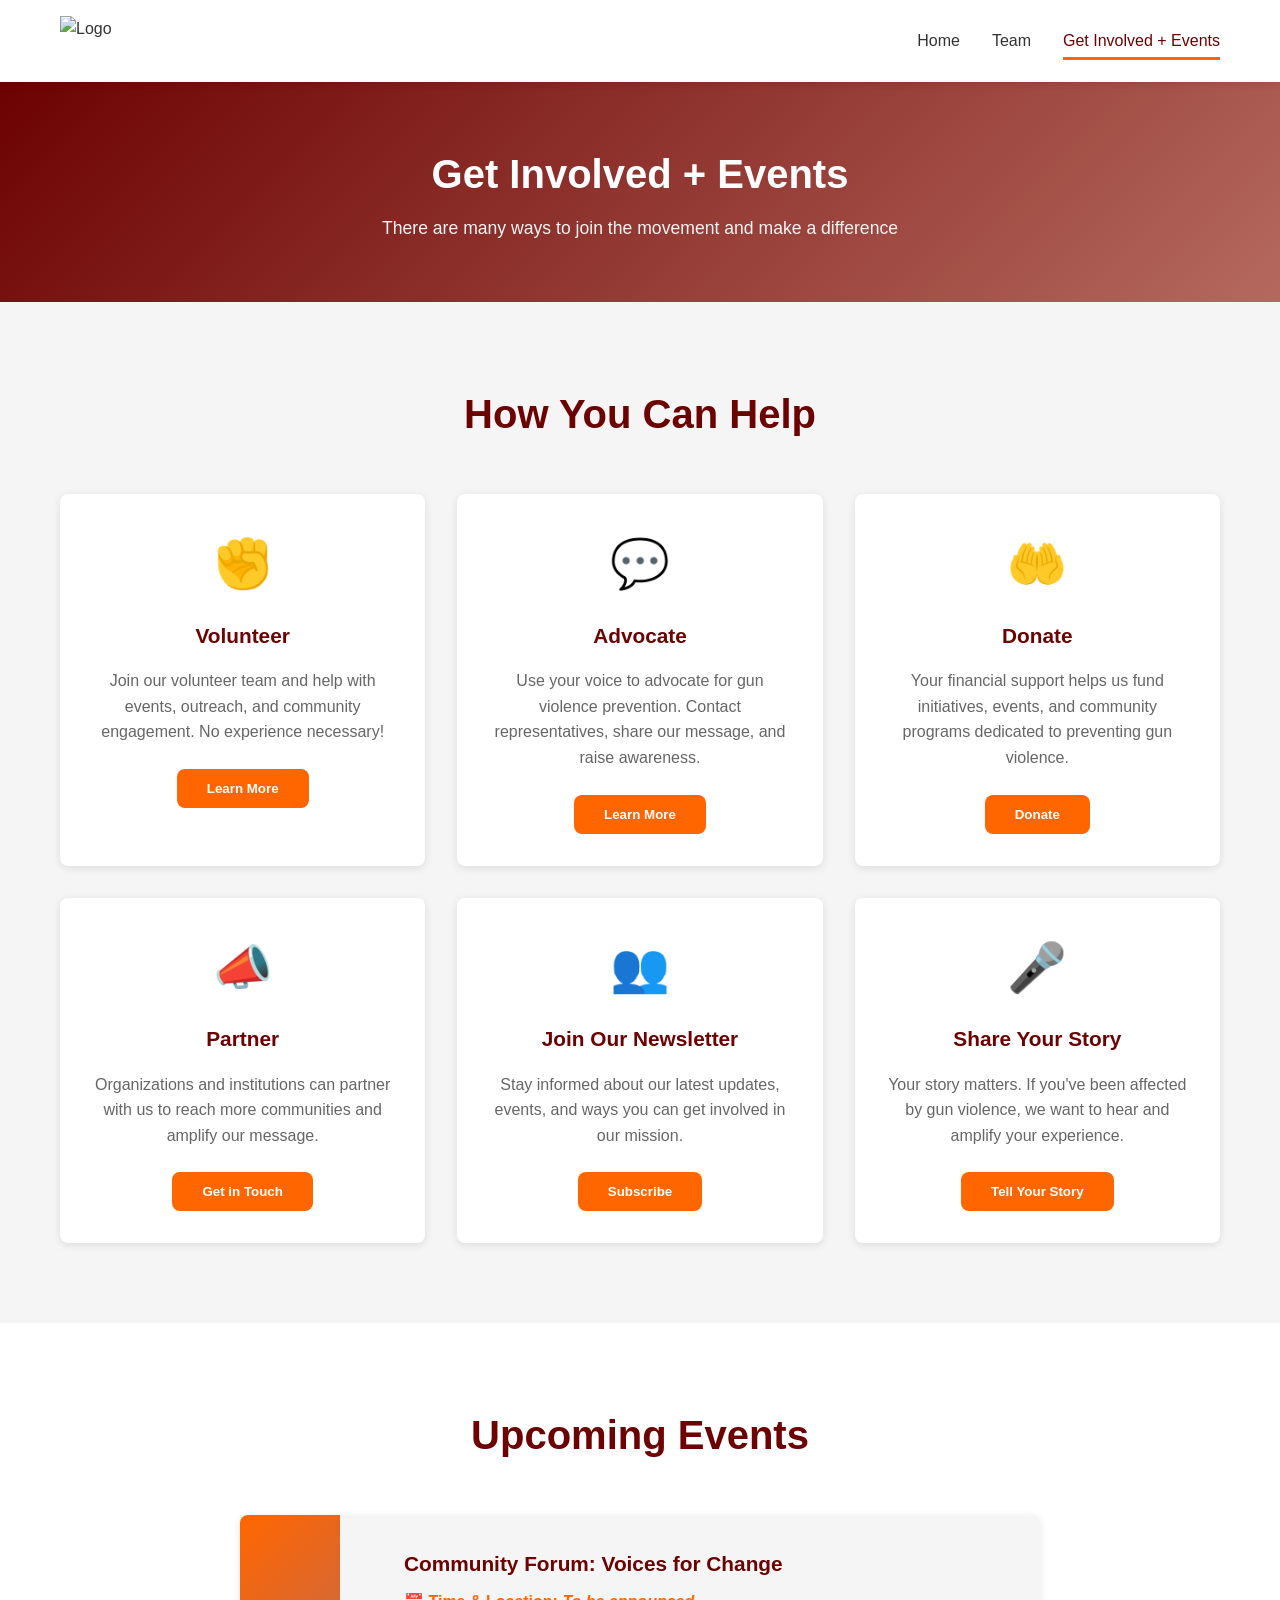
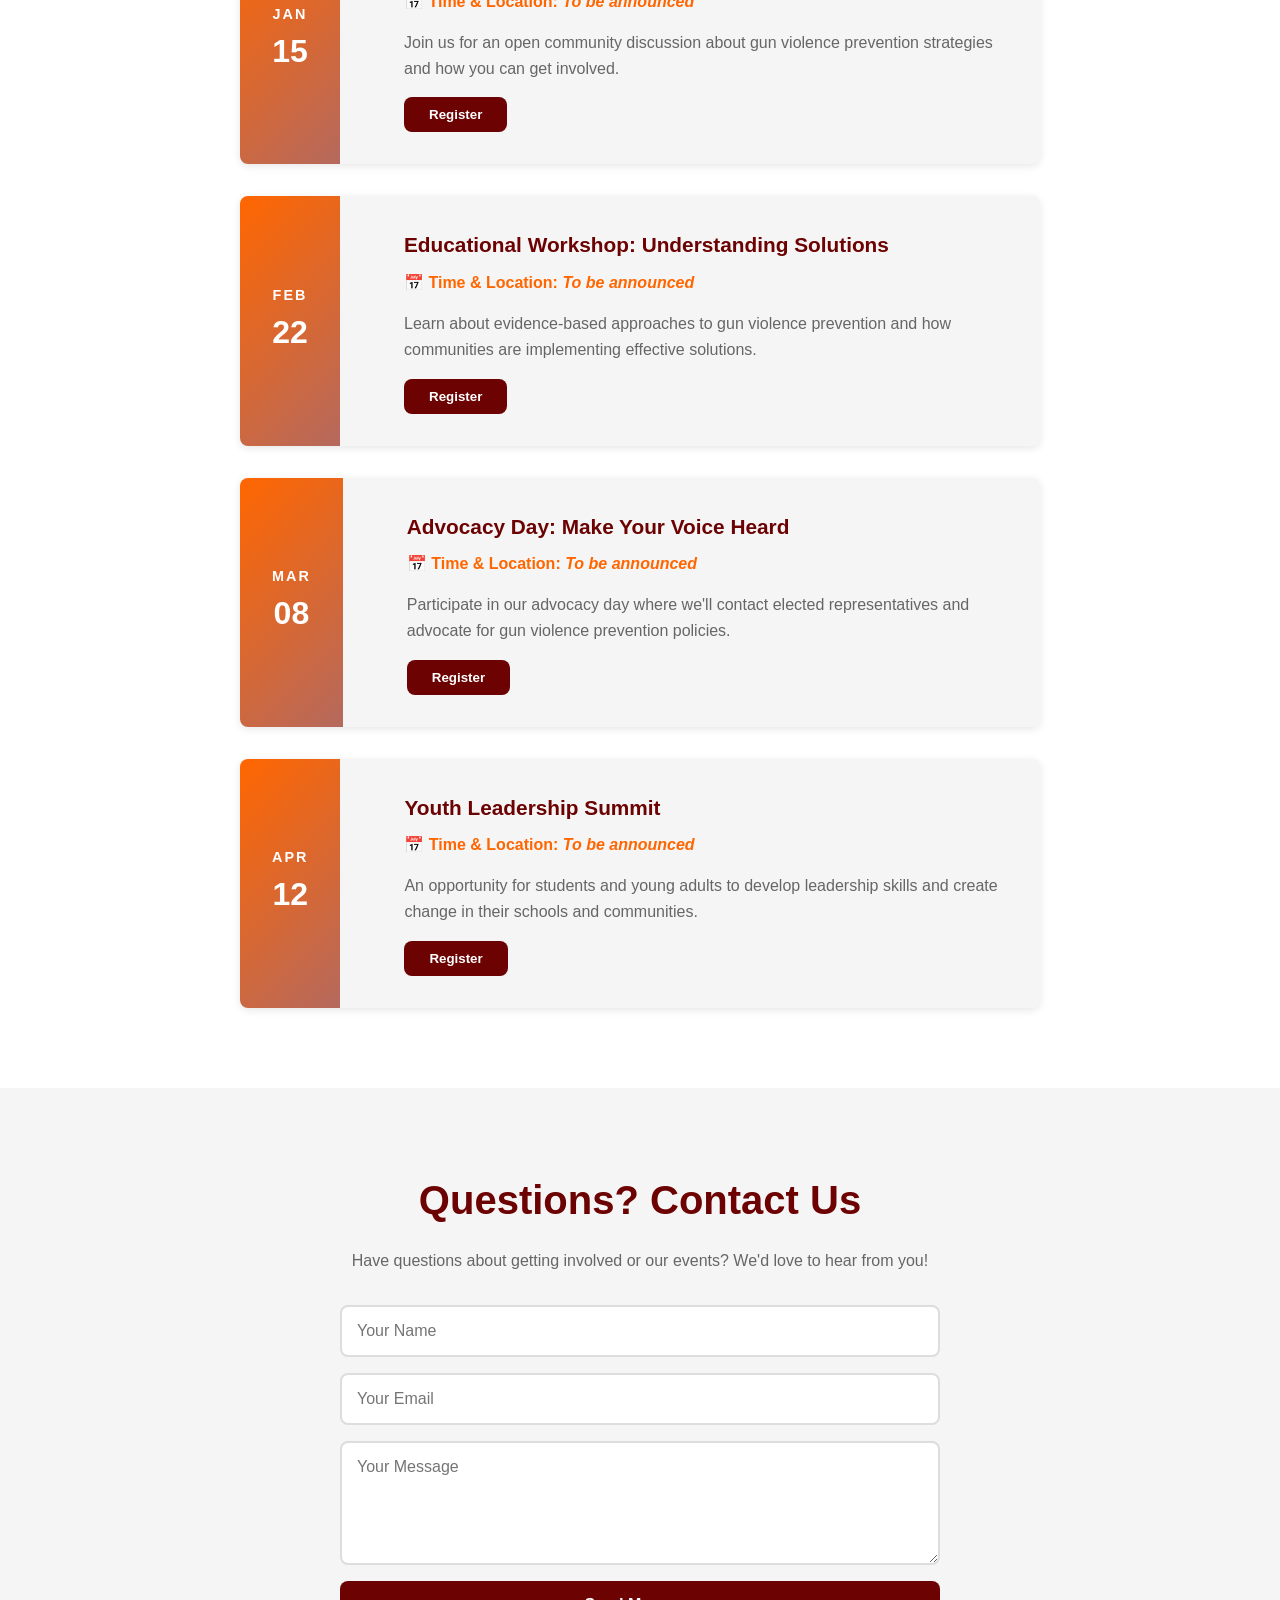
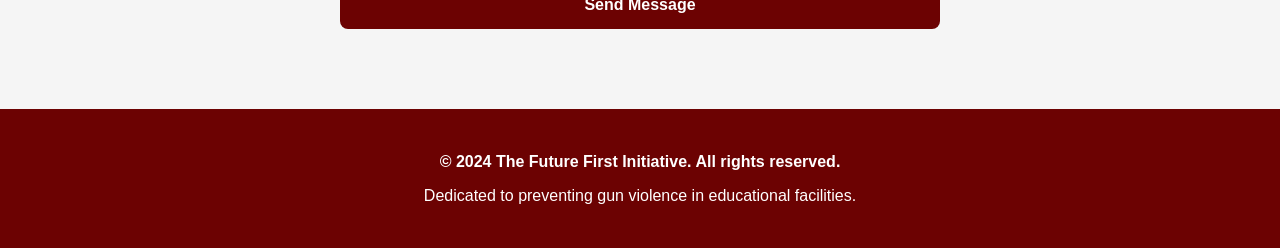
==== get-involved.html @ d3f7ec24 "Add website: Home, Team, and Get Involved pages with responsive design" ====
<!DOCTYPE html>
<html lang="en">
<head>
    <meta charset="UTF-8">
    <meta name="viewport" content="width=device-width, initial-scale=1.0">
    <title>Get Involved + Events - The Future First Initiative</title>
    <link rel="stylesheet" href="styles.css">
</head>
<body>
    <nav class="navbar">
        <div class="nav-container">
            <div class="logo-area">
                <img src="assets/logo.png" alt="Logo" class="logo" id="navbar-logo">
                <span class="organization-name">The Future First Initiative</span>
            </div>
            <ul class="nav-menu">
                <li><a href="index.html" class="nav-link">Home</a></li>
                <li><a href="team.html" class="nav-link">Team</a></li>
                <li><a href="get-involved.html" class="nav-link active">Get Involved + Events</a></li>
            </ul>
            <div class="hamburger" id="hamburger">
                <span></span>
                <span></span>
                <span></span>
            </div>
        </div>
    </nav>

    <header class="page-header">
        <div class="header-content">
            <h1>Get Involved + Events</h1>
            <p>There are many ways to join the movement and make a difference</p>
        </div>
    </header>

    <section class="get-involved-options">
        <div class="container">
            <h2>How You Can Help</h2>
            <div class="options-grid">
                <div class="option-card">
                    <div class="option-icon">✊</div>
                    <h3>Volunteer</h3>
                    <p>Join our volunteer team and help with events, outreach, and community engagement. No experience necessary!</p>
                    <button class="option-button" onclick="alert('Contact us for volunteering opportunities!')">Learn More</button>
                </div>
                <div class="option-card">
                    <div class="option-icon">💬</div>
                    <h3>Advocate</h3>
                    <p>Use your voice to advocate for gun violence prevention. Contact representatives, share our message, and raise awareness.</p>
                    <button class="option-button" onclick="alert('We will provide advocacy toolkits and resources!')">Learn More</button>
                </div>
                <div class="option-card">
                    <div class="option-icon">🤲</div>
                    <h3>Donate</h3>
                    <p>Your financial support helps us fund initiatives, events, and community programs dedicated to preventing gun violence.</p>
                    <button class="option-button" onclick="alert('Donation options coming soon!')">Donate</button>
                </div>
                <div class="option-card">
                    <div class="option-icon">📣</div>
                    <h3>Partner</h3>
                    <p>Organizations and institutions can partner with us to reach more communities and amplify our message.</p>
                    <button class="option-button" onclick="alert('Contact us about partnership opportunities!')">Get in Touch</button>
                </div>
                <div class="option-card">
                    <div class="option-icon">👥</div>
                    <h3>Join Our Newsletter</h3>
                    <p>Stay informed about our latest updates, events, and ways you can get involved in our mission.</p>
                    <button class="option-button" onclick="alert('Newsletter signup coming soon!')">Subscribe</button>
                </div>
                <div class="option-card">
                    <div class="option-icon">🎤</div>
                    <h3>Share Your Story</h3>
                    <p>Your story matters. If you've been affected by gun violence, we want to hear and amplify your experience.</p>
                    <button class="option-button" onclick="alert('Share your story with us!')">Tell Your Story</button>
                </div>
            </div>
        </div>
    </section>

    <section class="events-section">
        <div class="container">
            <h2>Upcoming Events</h2>
            <div class="events-list">
                <div class="event-card">
                    <div class="event-date">
                        <span class="month">JAN</span>
                        <span class="day">15</span>
                    </div>
                    <div class="event-details">
                        <h3>Community Forum: Voices for Change</h3>
                        <p class="event-time">📅 Time & Location: <em>To be announced</em></p>
                        <p class="event-description">Join us for an open community discussion about gun violence prevention strategies and how you can get involved.</p>
                        <button class="event-button" onclick="alert('Registration details coming soon!')">Register</button>
                    </div>
                </div>

                <div class="event-card">
                    <div class="event-date">
                        <span class="month">FEB</span>
                        <span class="day">22</span>
                    </div>
                    <div class="event-details">
                        <h3>Educational Workshop: Understanding Solutions</h3>
                        <p class="event-time">📅 Time & Location: <em>To be announced</em></p>
                        <p class="event-description">Learn about evidence-based approaches to gun violence prevention and how communities are implementing effective solutions.</p>
                        <button class="event-button" onclick="alert('Registration details coming soon!')">Register</button>
                    </div>
                </div>

                <div class="event-card">
                    <div class="event-date">
                        <span class="month">MAR</span>
                        <span class="day">08</span>
                    </div>
                    <div class="event-details">
                        <h3>Advocacy Day: Make Your Voice Heard</h3>
                        <p class="event-time">📅 Time & Location: <em>To be announced</em></p>
                        <p class="event-description">Participate in our advocacy day where we'll contact elected representatives and advocate for gun violence prevention policies.</p>
                        <button class="event-button" onclick="alert('Registration details coming soon!')">Register</button>
                    </div>
                </div>

                <div class="event-card">
                    <div class="event-date">
                        <span class="month">APR</span>
                        <span class="day">12</span>
                    </div>
                    <div class="event-details">
                        <h3>Youth Leadership Summit</h3>
                        <p class="event-time">📅 Time & Location: <em>To be announced</em></p>
                        <p class="event-description">An opportunity for students and young adults to develop leadership skills and create change in their schools and communities.</p>
                        <button class="event-button" onclick="alert('Registration details coming soon!')">Register</button>
                    </div>
                </div>
            </div>
        </div>
    </section>

    <section class="contact-section">
        <div class="container">
            <h2>Questions? Contact Us</h2>
            <p>Have questions about getting involved or our events? We'd love to hear from you!</p>
            <form class="contact-form" onsubmit="handleSubmit(event)">
                <input type="text" placeholder="Your Name" required>
                <input type="email" placeholder="Your Email" required>
                <textarea placeholder="Your Message" rows="5" required></textarea>
                <button type="submit" class="submit-button">Send Message</button>
            </form>
        </div>
    </section>

    <footer>
        <div class="container">
            <p>&copy; 2024 The Future First Initiative. All rights reserved.</p>
            <p>Dedicated to preventing gun violence in educational facilities.</p>
        </div>
    </footer>

    <script src="script.js"></script>
</body>
</html>
---- styles.css ----
/* ===== CSS VARIABLES AND RESET ===== */
:root {
    --primary-color: #6c0202;
    --secondary-color: #ff6600;
    --tertiary-color: #b5695e;
    --dark-bg: #1a1a1a;
    --light-bg: #f5f5f5;
    --text-dark: #333;
    --text-light: #666;
    --white: #ffffff;
    --border-radius: 8px;
    --shadow: 0 2px 8px rgba(0, 0, 0, 0.1);
    --transition: all 0.3s ease;
}

* {
    margin: 0;
    padding: 0;
    box-sizing: border-box;
}

html {
    scroll-behavior: smooth;
}

body {
    font-family: 'Segoe UI', Tahoma, Geneva, Verdana, sans-serif;
    color: var(--text-dark);
    line-height: 1.6;
    background-color: var(--white);
}

/* ===== CONTAINER ===== */
.container {
    max-width: 1200px;
    margin: 0 auto;
    padding: 0 20px;
}

/* ===== NAVIGATION ===== */
.navbar {
    background-color: var(--white);
    box-shadow: var(--shadow);
    position: sticky;
    top: 0;
    z-index: 100;
}

.nav-container {
    display: flex;
    justify-content: space-between;
    align-items: center;
    padding: 1rem 20px;
    max-width: 1200px;
    margin: 0 auto;
}

.logo-area {
    display: flex;
    align-items: center;
    gap: 10px;
}

.logo {
    height: 50px;
    width: auto;
}

.organization-name {
    font-weight: bold;
    color: var(--primary-color);
    font-size: 1.1rem;
    display: none;
}

.nav-menu {
    display: flex;
    list-style: none;
    gap: 2rem;
}

.nav-link {
    text-decoration: none;
    color: var(--text-dark);
    font-weight: 500;
    transition: var(--transition);
    padding: 0.5rem 0;
    border-bottom: 3px solid transparent;
}

.nav-link:hover,
.nav-link.active {
    color: var(--primary-color);
    border-bottom-color: var(--secondary-color);
}

.hamburger {
    display: none;
    flex-direction: column;
    cursor: pointer;
}

.hamburger span {
    width: 25px;
    height: 3px;
    background-color: var(--primary-color);
    margin: 5px 0;
    border-radius: 2px;
    transition: var(--transition);
}

/* ===== RESPONSIVE NAVBAR ===== */
@media (max-width: 768px) {
    .nav-menu {
        position: absolute;
        left: -100%;
        top: 70px;
        flex-direction: column;
        background-color: var(--white);
        width: 100%;
        text-align: center;
        transition: var(--transition);
        box-shadow: var(--shadow);
        gap: 0;
    }

    .nav-menu.active {
        left: 0;
    }

    .nav-link {
        display: block;
        padding: 1.5rem;
        border-bottom: 1px solid var(--light-bg);
    }

    .hamburger {
        display: flex;
    }

    .organization-name {
        display: inline;
        font-size: 0.9rem;
    }

    .logo {
        height: 40px;
    }
}

/* ===== HERO SECTION ===== */
.hero {
    background: linear-gradient(135deg, var(--primary-color) 0%, var(--tertiary-color) 100%);
    color: var(--white);
    padding: 100px 20px;
    text-align: center;
}

.hero-content h1 {
    font-size: 3rem;
    margin-bottom: 1rem;
    font-weight: 700;
}

.hero-content p {
    font-size: 1.25rem;
    margin-bottom: 2rem;
    opacity: 0.95;
}

.cta-button {
    display: inline-block;
    background-color: var(--secondary-color);
    color: var(--white);
    padding: 15px 40px;
    text-decoration: none;
    border-radius: var(--border-radius);
    font-weight: 600;
    transition: var(--transition);
    border: 2px solid var(--secondary-color);
    cursor: pointer;
    font-size: 1rem;
}

.cta-button:hover {
    background-color: transparent;
    transform: translateY(-2px);
    box-shadow: 0 5px 15px rgba(0, 0, 0, 0.2);
}

@media (max-width: 768px) {
    .hero-content h1 {
        font-size: 2rem;
    }

    .hero-content p {
        font-size: 1rem;
    }

    .hero {
        padding: 60px 20px;
    }
}

/* ===== PAGE HEADER ===== */
.page-header {
    background: linear-gradient(135deg, var(--primary-color) 0%, var(--tertiary-color) 100%);
    color: var(--white);
    padding: 60px 20px;
    text-align: center;
}

.header-content h1 {
    font-size: 2.5rem;
    margin-bottom: 0.5rem;
}

.header-content p {
    font-size: 1.1rem;
    opacity: 0.95;
}

/* ===== MISSION SECTION ===== */
.mission {
    padding: 80px 20px;
    background-color: var(--light-bg);
}

.mission h2 {
    font-size: 2.5rem;
    text-align: center;
    margin-bottom: 3rem;
    color: var(--primary-color);
}

.mission-content {
    display: grid;
    grid-template-columns: repeat(auto-fit, minmax(280px, 1fr));
    gap: 2rem;
}

.mission-card {
    background: var(--white);
    padding: 2rem;
    border-radius: var(--border-radius);
    box-shadow: var(--shadow);
    text-align: center;
    transition: var(--transition);
}

.mission-card:hover {
    transform: translateY(-5px);
    box-shadow: 0 5px 20px rgba(108, 2, 2, 0.15);
}

.card-icon {
    font-size: 3rem;
    margin-bottom: 1rem;
}

.mission-card h3 {
    color: var(--primary-color);
    margin-bottom: 1rem;
    font-size: 1.3rem;
}

.mission-card p {
    color: var(--text-light);
}

/* ===== IMPACT SECTION ===== */
.impact {
    padding: 80px 20px;
}

.impact h2 {
    font-size: 2.5rem;
    text-align: center;
    margin-bottom: 1.5rem;
    color: var(--primary-color);
}

.impact > .container > p {
    text-align: center;
    font-size: 1.1rem;
    margin-bottom: 3rem;
    color: var(--text-light);
    max-width: 800px;
    margin-left: auto;
    margin-right: auto;
}

.impact-stats {
    display: grid;
    grid-template-columns: repeat(auto-fit, minmax(250px, 1fr));
    gap: 2rem;
    margin-top: 2rem;
}

.stat {
    background: linear-gradient(135deg, var(--secondary-color), var(--tertiary-color));
    color: var(--white);
    padding: 2rem;
    border-radius: var(--border-radius);
    text-align: center;
}

.stat h3 {
    font-size: 1.5rem;
    margin-bottom: 0.5rem;
}

/* ===== CTA SECTION ===== */
.cta-section {
    background: linear-gradient(135deg, var(--primary-color) 0%, var(--tertiary-color) 100%);
    color: var(--white);
    padding: 80px 20px;
    text-align: center;
}

.cta-section h2 {
    font-size: 2.5rem;
    margin-bottom: 1rem;
}

.cta-section p {
    font-size: 1.1rem;
    margin-bottom: 2rem;
    opacity: 0.95;
}

.cta-buttons {
    display: flex;
    gap: 1rem;
    justify-content: center;
    flex-wrap: wrap;
}

.button {
    padding: 15px 40px;
    border-radius: var(--border-radius);
    font-weight: 600;
    text-decoration: none;
    transition: var(--transition);
    border: 2px solid var(--secondary-color);
    cursor: pointer;
    font-size: 1rem;
}

.button-primary {
    background-color: var(--secondary-color);
    color: var(--white);
}

.button-primary:hover {
    background-color: transparent;
    transform: translateY(-2px);
}

.button-secondary {
    background-color: transparent;
    color: var(--white);
    border-color: var(--white);
}

.button-secondary:hover {
    background-color: var(--white);
    color: var(--primary-color);
}

/* ===== TEAM SECTION ===== */
.team-section {
    padding: 80px 20px;
}

.team-section h2 {
    font-size: 2.5rem;
    text-align: center;
    margin-bottom: 3rem;
    color: var(--primary-color);
}

.team-grid {
    display: grid;
    grid-template-columns: repeat(auto-fit, minmax(280px, 1fr));
    gap: 2rem;
}

.team-member {
    background: var(--light-bg);
    border-radius: var(--border-radius);
    overflow: hidden;
    transition: var(--transition);
    box-shadow: var(--shadow);
}

.team-member:hover {
    transform: translateY(-5px);
    box-shadow: 0 8px 25px rgba(108, 2, 2, 0.15);
}

.member-image {
    height: 250px;
    background: linear-gradient(135deg, var(--secondary-color), var(--tertiary-color));
    display: flex;
    align-items: center;
    justify-content: center;
    color: var(--white);
    font-weight: 600;
}

.member-image img {
    width: 100%;
    height: 100%;
    object-fit: cover;
}

.member-image.placeholder {
    background: linear-gradient(135deg, var(--secondary-color), var(--tertiary-color));
    font-size: 1.1rem;
}

.team-member h3 {
    color: var(--primary-color);
    padding: 1.5rem 1.5rem 0.5rem;
    font-size: 1.3rem;
}

.member-role {
    color: var(--secondary-color);
    font-weight: 600;
    padding: 0 1.5rem;
}

.member-bio {
    padding: 1rem 1.5rem 1.5rem;
    color: var(--text-light);
}

/* ===== VALUES SECTION ===== */
.team-values {
    padding: 80px 20px;
    background-color: var(--light-bg);
}

.team-values h2 {
    font-size: 2.5rem;
    text-align: center;
    margin-bottom: 3rem;
    color: var(--primary-color);
}

.values-grid {
    display: grid;
    grid-template-columns: repeat(auto-fit, minmax(250px, 1fr));
    gap: 2rem;
}

.value-card {
    background: var(--white);
    padding: 2rem;
    border-radius: var(--border-radius);
    box-shadow: var(--shadow);
    transition: var(--transition);
    border-left: 5px solid var(--secondary-color);
}

.value-card:hover {
    transform: translateX(5px);
    box-shadow: 0 5px 20px rgba(0, 0, 0, 0.15);
}

.value-card h3 {
    color: var(--primary-color);
    margin-bottom: 1rem;
    font-size: 1.3rem;
}

.value-card p {
    color: var(--text-light);
}

/* ===== JOIN TEAM SECTION ===== */
.join-team {
    padding: 80px 20px;
    text-align: center;
}

.join-team h2 {
    font-size: 2.5rem;
    margin-bottom: 1rem;
    color: var(--primary-color);
}

.join-team p {
    font-size: 1.1rem;
    margin-bottom: 2rem;
    color: var(--text-light);
    max-width: 600px;
    margin-left: auto;
    margin-right: auto;
}

/* ===== GET INVOLVED OPTIONS ===== */
.get-involved-options {
    padding: 80px 20px;
    background-color: var(--light-bg);
}

.get-involved-options h2 {
    font-size: 2.5rem;
    text-align: center;
    margin-bottom: 3rem;
    color: var(--primary-color);
}

.options-grid {
    display: grid;
    grid-template-columns: repeat(auto-fit, minmax(280px, 1fr));
    gap: 2rem;
}

.option-card {
    background: var(--white);
    padding: 2rem;
    border-radius: var(--border-radius);
    box-shadow: var(--shadow);
    text-align: center;
    transition: var(--transition);
}

.option-card:hover {
    transform: translateY(-5px);
    box-shadow: 0 8px 25px rgba(108, 2, 2, 0.15);
}

.option-icon {
    font-size: 3rem;
    margin-bottom: 1rem;
}

.option-card h3 {
    color: var(--primary-color);
    margin-bottom: 1rem;
    font-size: 1.3rem;
}

.option-card p {
    color: var(--text-light);
    margin-bottom: 1.5rem;
}

.option-button {
    background-color: var(--secondary-color);
    color: var(--white);
    border: none;
    padding: 12px 30px;
    border-radius: var(--border-radius);
    cursor: pointer;
    font-weight: 600;
    transition: var(--transition);
}

.option-button:hover {
    background-color: var(--primary-color);
    transform: scale(1.05);
}

/* ===== EVENTS SECTION ===== */
.events-section {
    padding: 80px 20px;
}

.events-section h2 {
    font-size: 2.5rem;
    text-align: center;
    margin-bottom: 3rem;
    color: var(--primary-color);
}

.events-list {
    display: grid;
    gap: 2rem;
    max-width: 800px;
    margin: 0 auto;
}

.event-card {
    display: flex;
    gap: 2rem;
    background: var(--light-bg);
    border-radius: var(--border-radius);
    overflow: hidden;
    box-shadow: var(--shadow);
    transition: var(--transition);
}

.event-card:hover {
    box-shadow: 0 5px 20px rgba(108, 2, 2, 0.15);
    transform: translateY(-2px);
}

.event-date {
    background: linear-gradient(135deg, var(--secondary-color), var(--tertiary-color));
    color: var(--white);
    padding: 2rem;
    display: flex;
    flex-direction: column;
    align-items: center;
    justify-content: center;
    min-width: 100px;
    text-align: center;
}

.event-date .month {
    font-weight: 700;
    font-size: 0.9rem;
    letter-spacing: 2px;
}

.event-date .day {
    font-size: 2rem;
    font-weight: 700;
}

.event-details {
    padding: 2rem;
    flex: 1;
}

.event-details h3 {
    color: var(--primary-color);
    margin-bottom: 0.5rem;
    font-size: 1.3rem;
}

.event-time {
    color: var(--secondary-color);
    font-weight: 600;
    margin-bottom: 1rem;
}

.event-description {
    color: var(--text-light);
    margin-bottom: 1rem;
}

.event-button {
    background-color: var(--primary-color);
    color: var(--white);
    border: none;
    padding: 10px 25px;
    border-radius: var(--border-radius);
    cursor: pointer;
    font-weight: 600;
    transition: var(--transition);
}

.event-button:hover {
    background-color: var(--secondary-color);
}

@media (max-width: 768px) {
    .event-card {
        flex-direction: column;
    }

    .event-date {
        flex-direction: row;
        gap: 1rem;
        padding: 1.5rem;
    }

    .event-date .month {
        margin-right: 0.5rem;
    }
}

/* ===== CONTACT SECTION ===== */
.contact-section {
    padding: 80px 20px;
    background-color: var(--light-bg);
}

.contact-section h2 {
    font-size: 2.5rem;
    text-align: center;
    margin-bottom: 1rem;
    color: var(--primary-color);
}

.contact-section > .container > p {
    text-align: center;
    margin-bottom: 2rem;
    color: var(--text-light);
}

.contact-form {
    display: flex;
    flex-direction: column;
    gap: 1rem;
    max-width: 600px;
    margin: 0 auto;
}

.contact-form input,
.contact-form textarea {
    padding: 15px;
    border: 2px solid #ddd;
    border-radius: var(--border-radius);
    font-family: inherit;
    font-size: 1rem;
    transition: var(--transition);
}

.contact-form input:focus,
.contact-form textarea:focus {
    outline: none;
    border-color: var(--primary-color);
    box-shadow: 0 0 0 3px rgba(108, 2, 2, 0.1);
}

.submit-button {
    background-color: var(--primary-color);
    color: var(--white);
    border: none;
    padding: 15px;
    border-radius: var(--border-radius);
    font-weight: 600;
    cursor: pointer;
    font-size: 1rem;
    transition: var(--transition);
}

.submit-button:hover {
    background-color: var(--secondary-color);
    transform: translateY(-2px);
}

/* ===== FOOTER ===== */
footer {
    background-color: var(--primary-color);
    color: var(--white);
    text-align: center;
    padding: 2rem 20px;
}

footer p {
    margin: 0.5rem 0;
}

footer p:first-child {
    font-weight: 600;
}

/* ===== GENERAL RESPONSIVE ===== */
@media (max-width: 768px) {
    .mission h2,
    .team-section h2,
    .team-values h2,
    .get-involved-options h2,
    .events-section h2,
    .impact h2,
    .cta-section h2,
    .contact-section h2,
    .join-team h2 {
        font-size: 1.8rem;
    }

    .mission,
    .team-section,
    .team-values,
    .get-involved-options,
    .events-section,
    .impact,
    .join-team,
    .contact-section {
        padding: 50px 20px;
    }

    .mission-content,
    .options-grid,
    .values-grid,
    .impact-stats {
        gap: 1.5rem;
    }
}
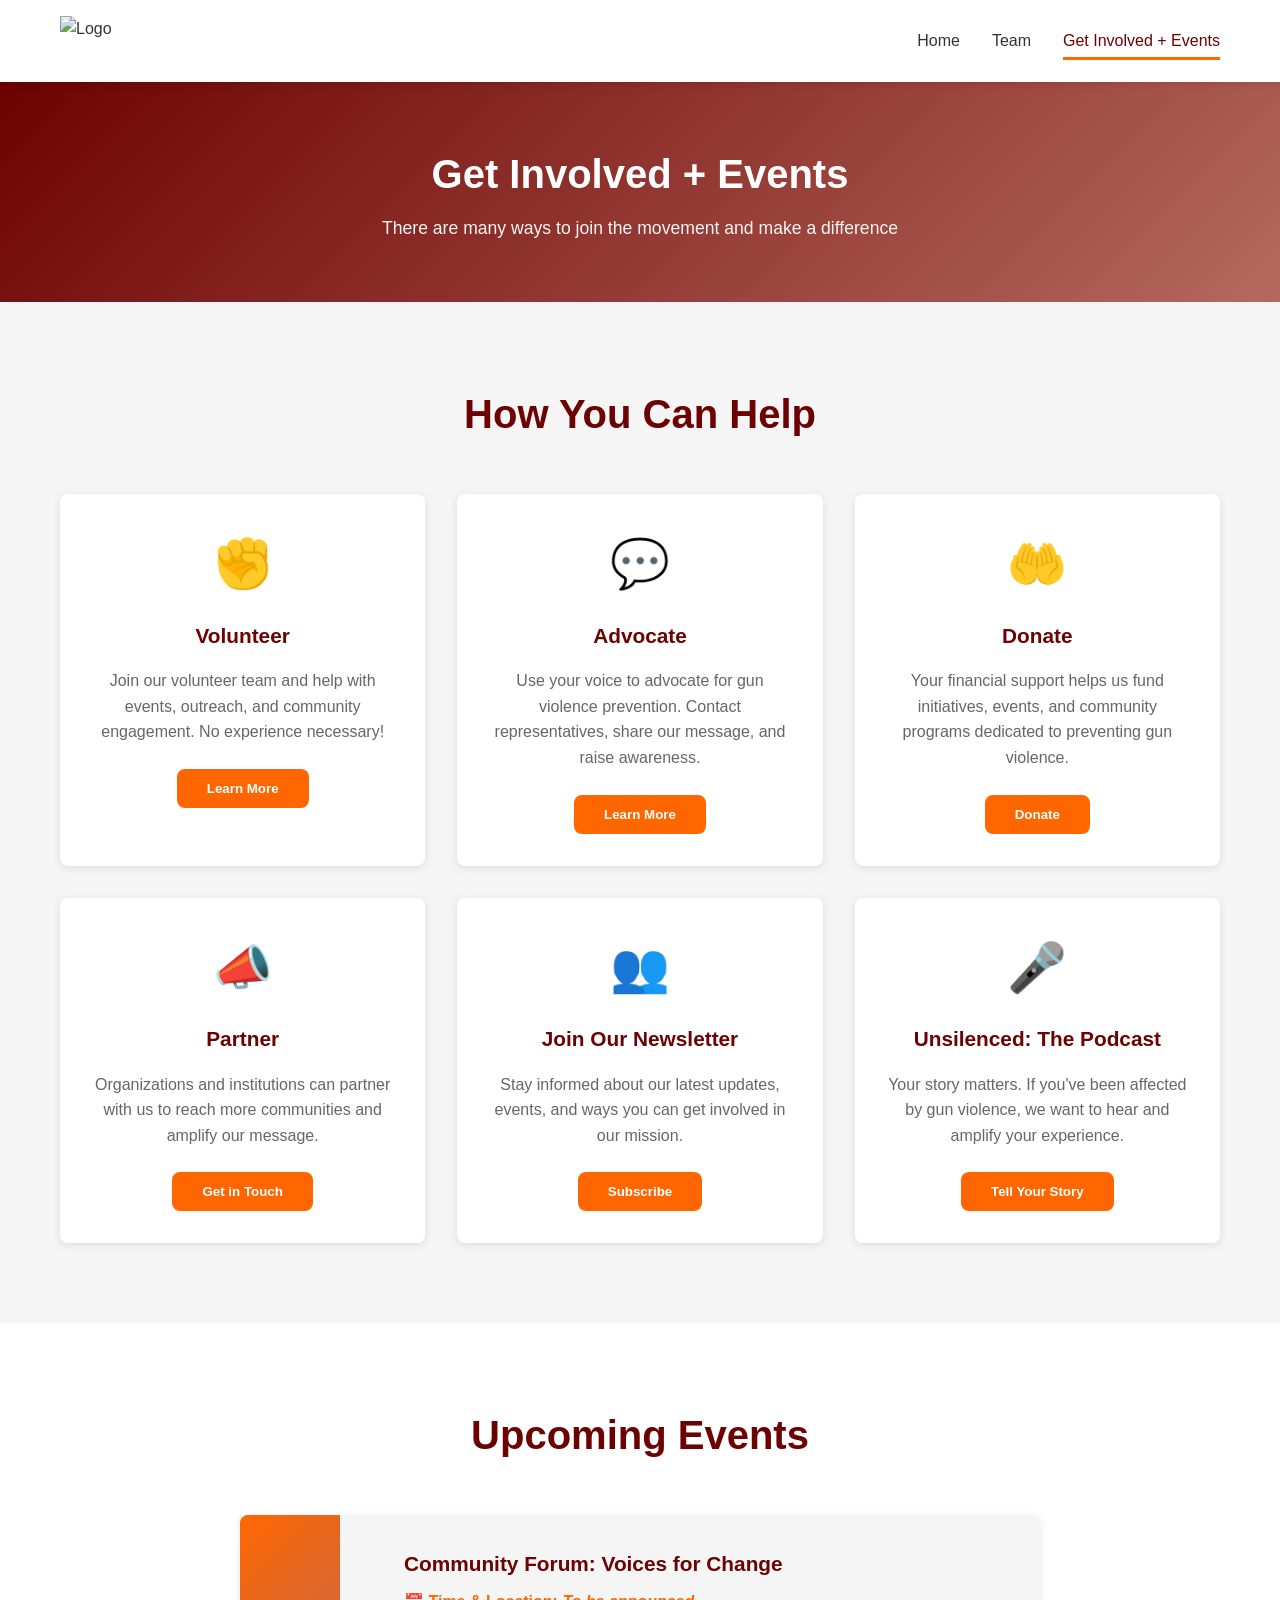
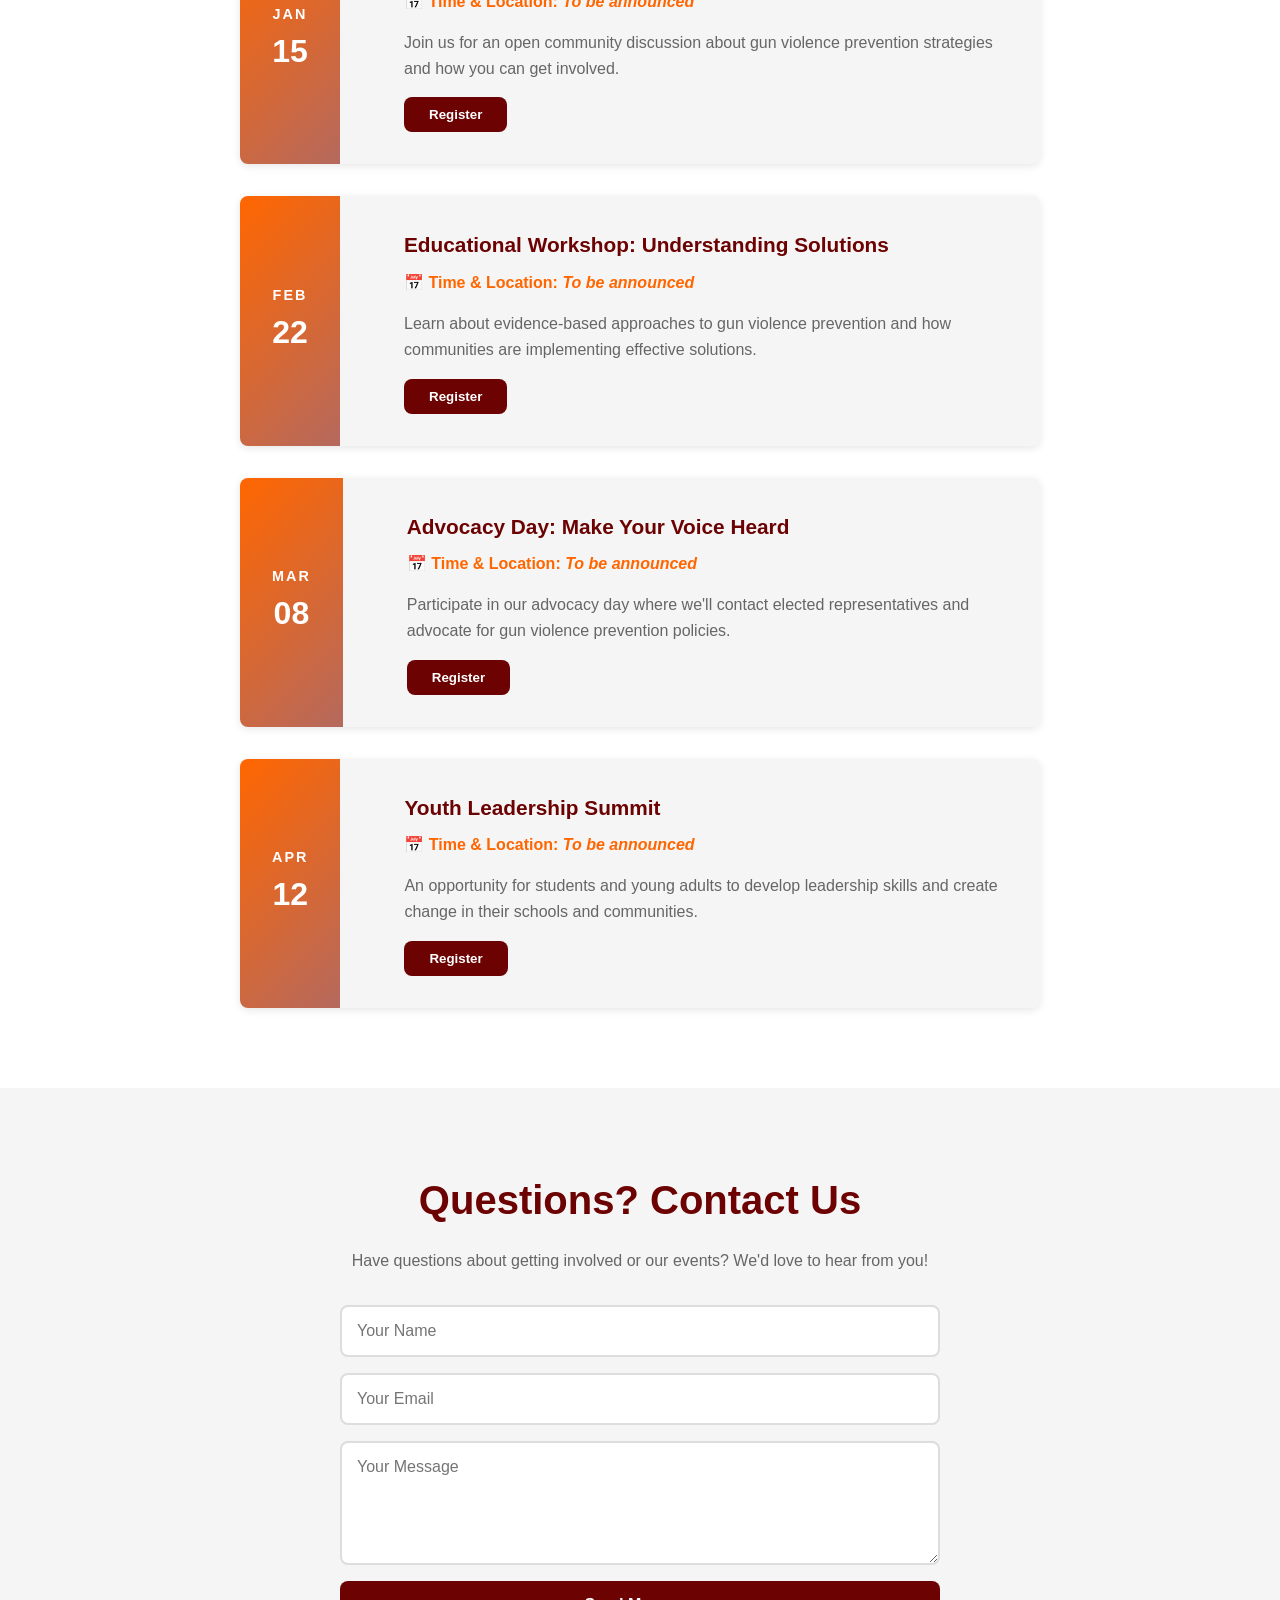
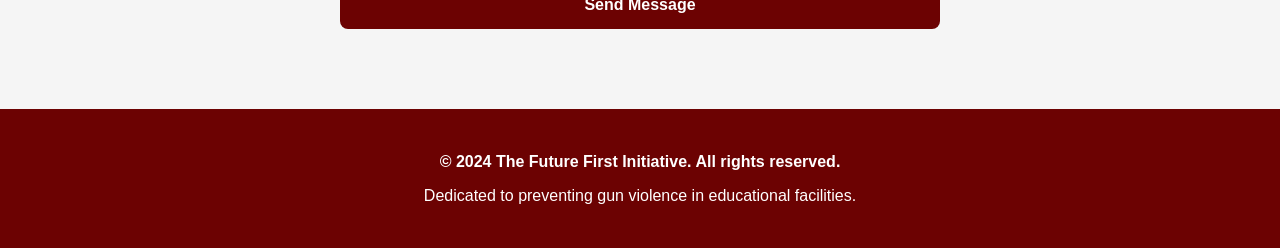
==== commit 374d3956: "Update website content and files" ====
--- a/get-involved.html
+++ b/get-involved.html
@@ -69,7 +69,7 @@
                 </div>
                 <div class="option-card">
                     <div class="option-icon">🎤</div>
-                    <h3>Share Your Story</h3>
+                    <h3>Unsilenced: The Podcast</h3>
                     <p>Your story matters. If you've been affected by gun violence, we want to hear and amplify your experience.</p>
                     <button class="option-button" onclick="alert('Share your story with us!')">Tell Your Story</button>
                 </div>
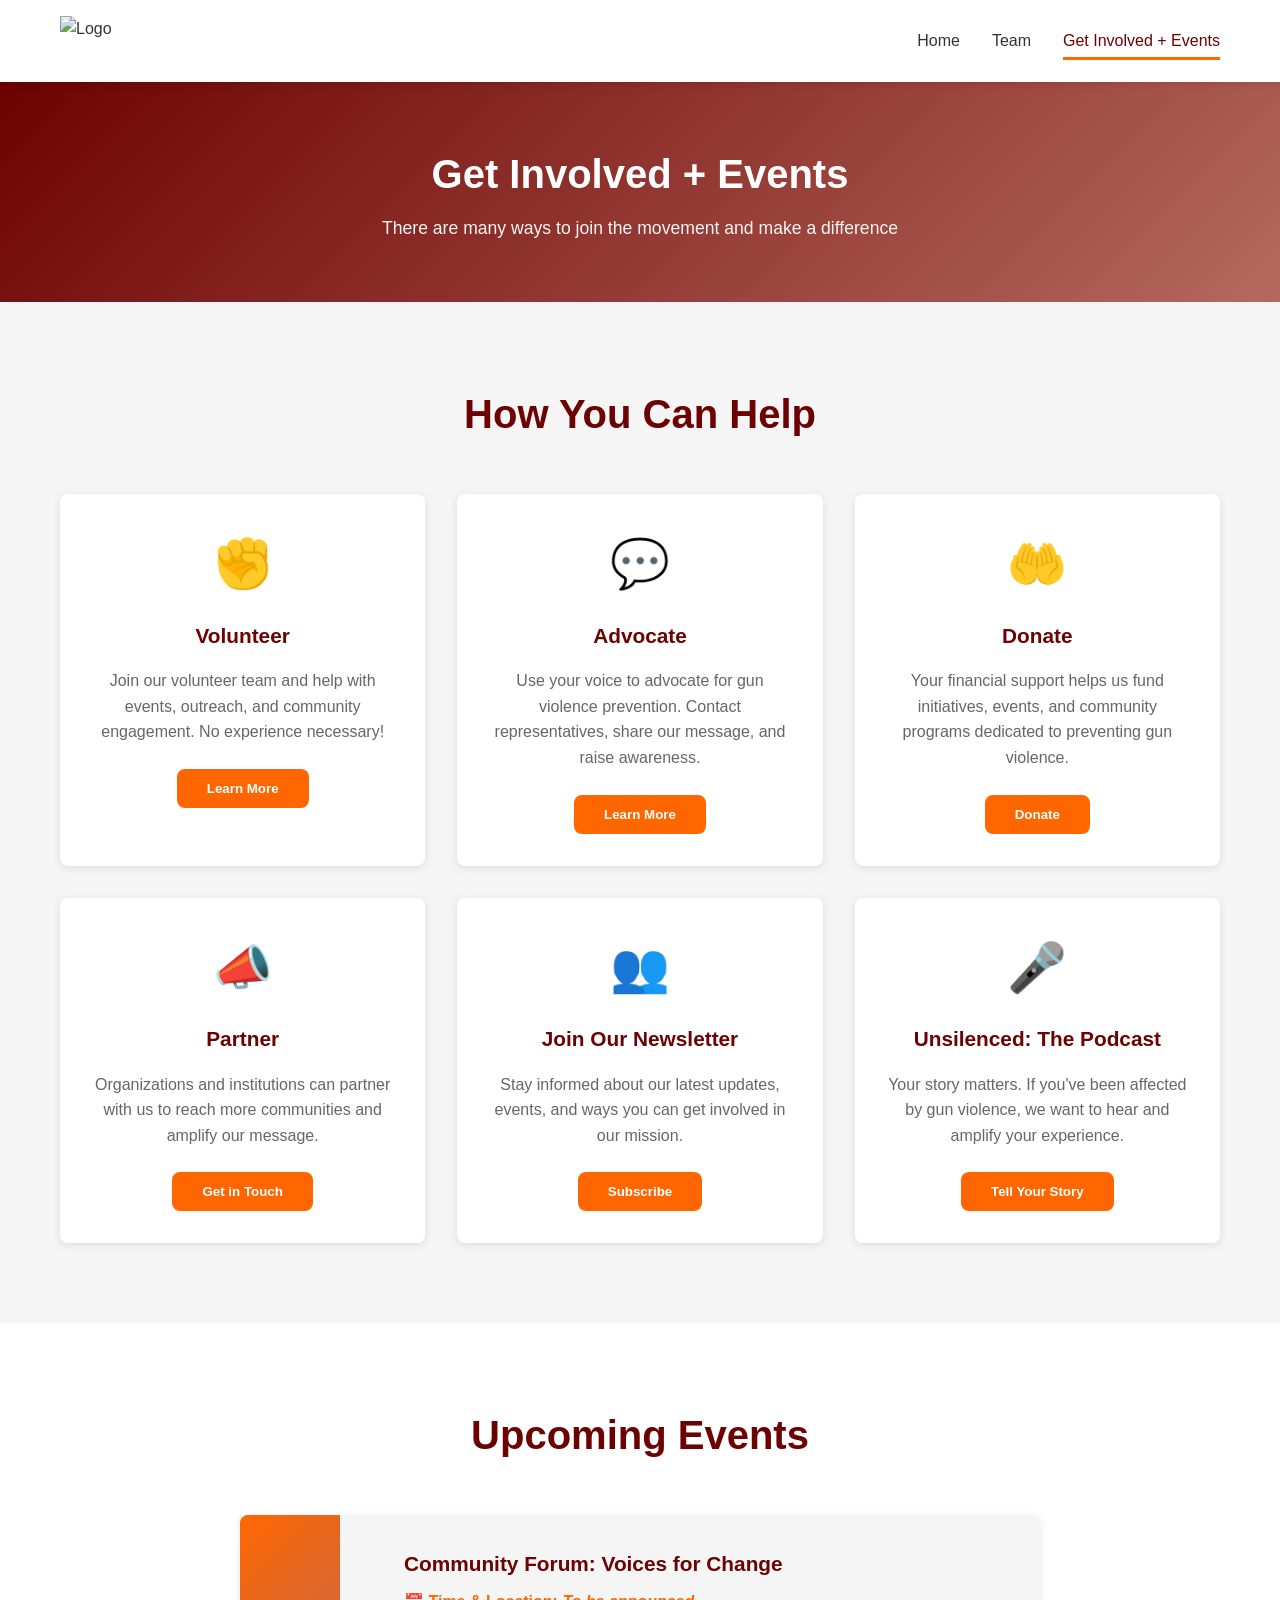
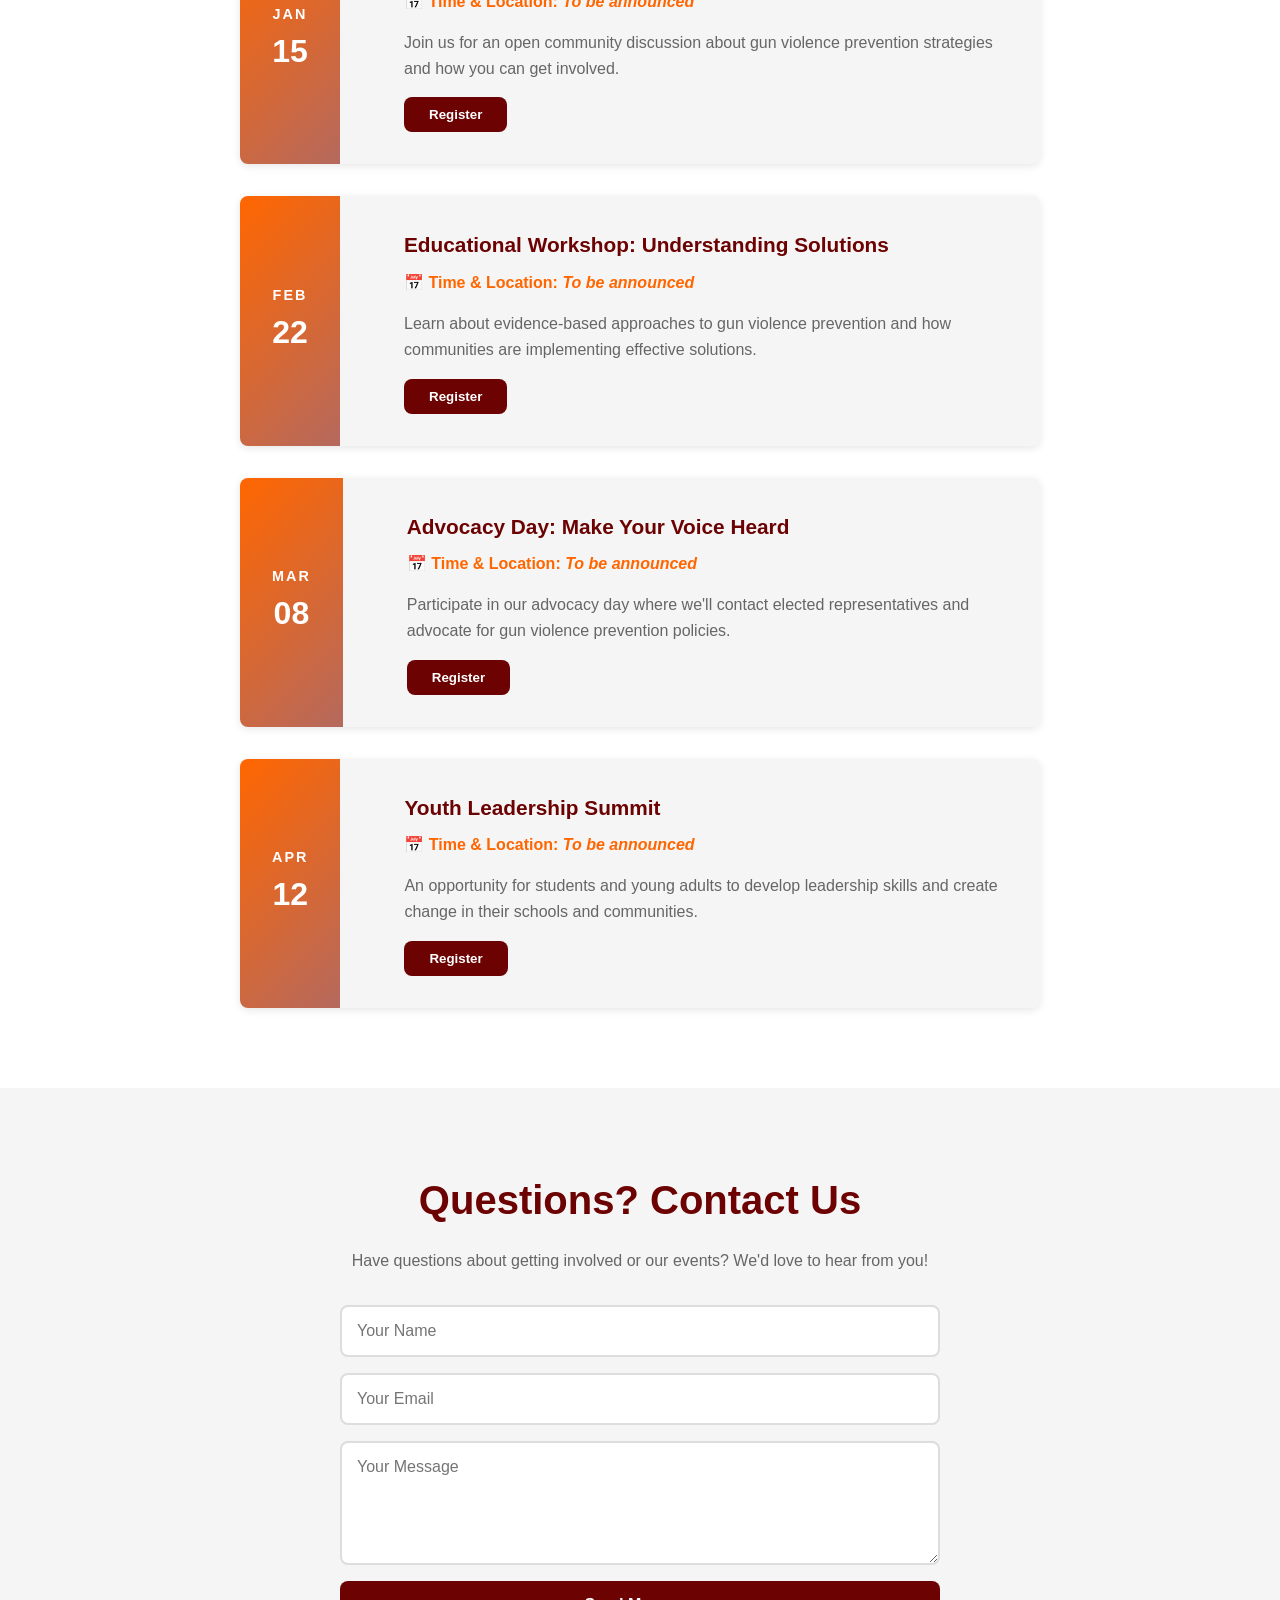
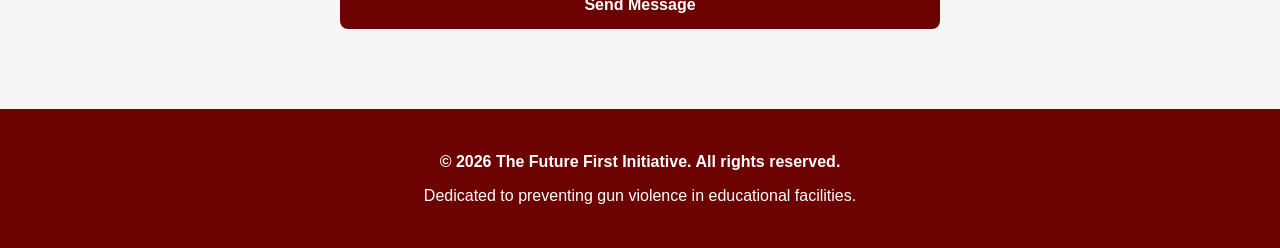
==== commit 3bca7f28: "Update footer year to 2026" ====
--- a/get-involved.html
+++ b/get-involved.html
@@ -151,7 +151,7 @@
 
     <footer>
         <div class="container">
-            <p>&copy; 2024 The Future First Initiative. All rights reserved.</p>
+            <p>&copy; 2026 The Future First Initiative. All rights reserved.</p>
             <p>Dedicated to preventing gun violence in educational facilities.</p>
         </div>
     </footer>
